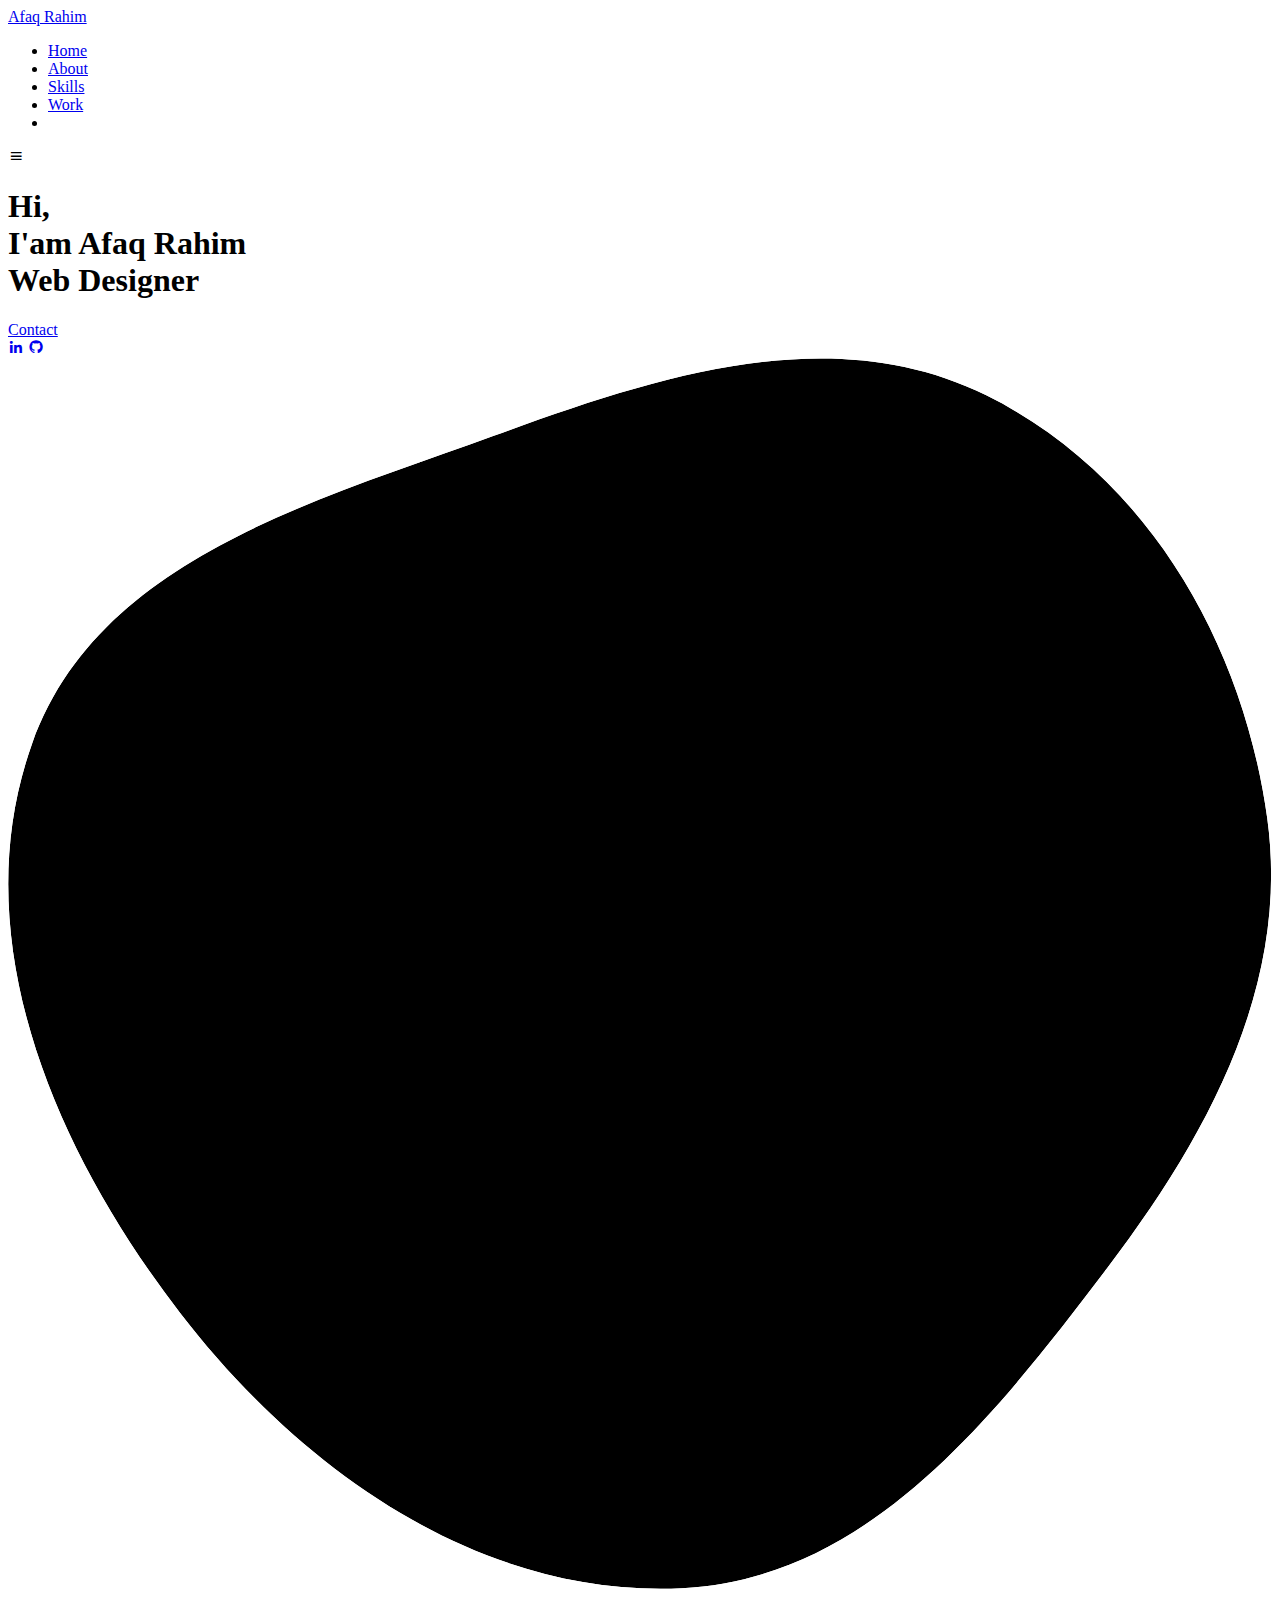
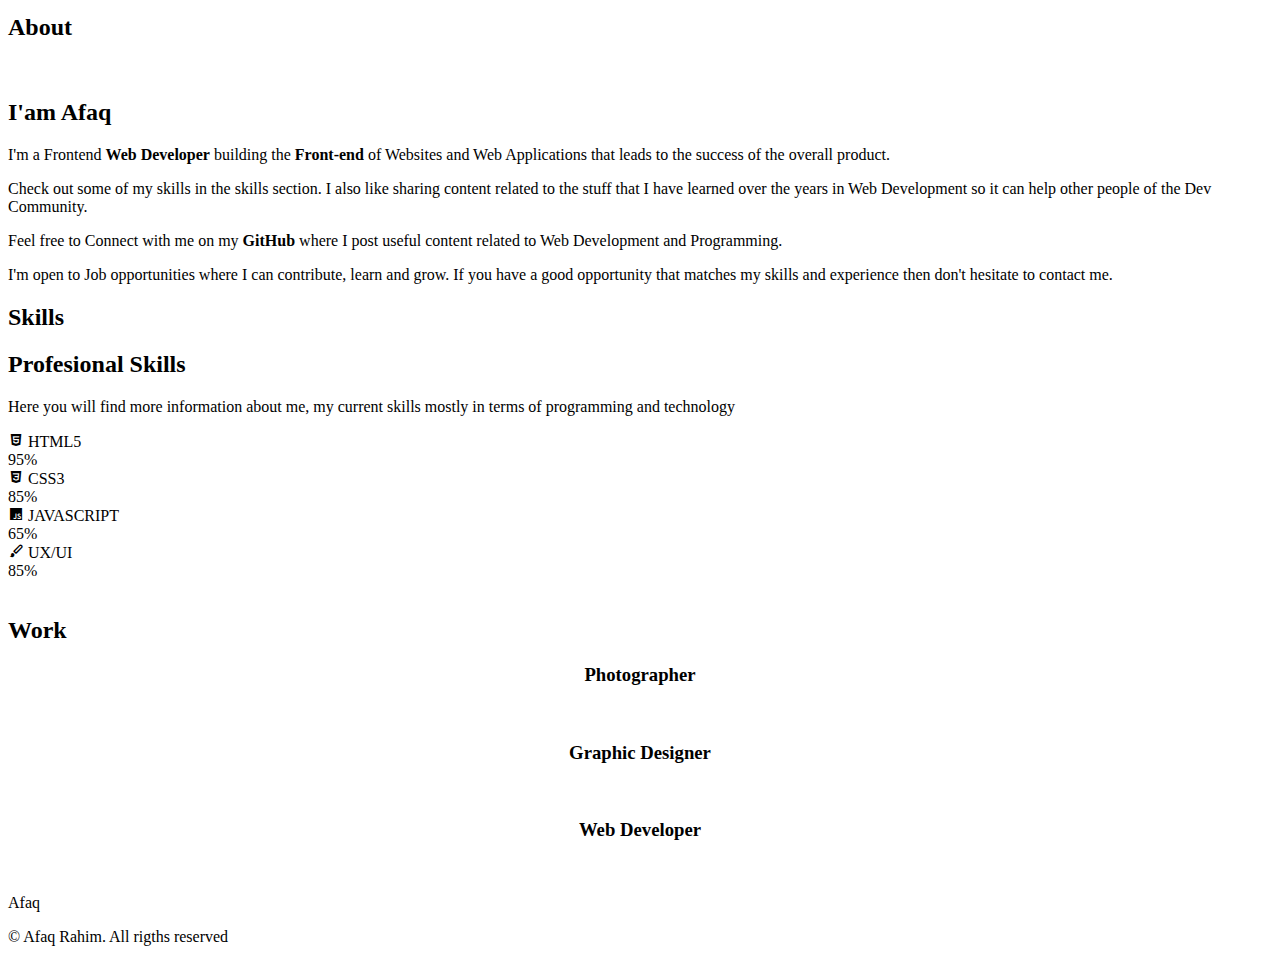
==== index.html @ 21bd766f "Add files via upload" ====
<!DOCTYPE html>
<html lang="en">
  <head>
    <meta charset="UTF-8" />
    <meta name="viewport" content="width=device-width, initial-scale=1.0" />

    <link rel="stylesheet" href="assets/css/styles.css" />
    <link rel="icon" href="/assets/img/favicon.ico" type="image/x-icon" />

    <!-- =====BOX ICONS===== -->
    <link
      href="https://cdn.jsdelivr.net/npm/boxicons@2.0.5/css/boxicons.min.css"
      rel="stylesheet"
    />

    <title>Afaq Rahim</title>
  </head>
  <body>
    <!--===== HEADER =====-->
    <header class="l-header">
      <nav class="nav bd-grid">
        <div>
          <a href="#" class="nav__logo">Afaq Rahim</a>
        </div>

        <div class="nav__menu" id="nav-menu">
          <ul class="nav__list">
            <li class="nav__item">
              <a href="#home" class="nav__link active">Home</a>
            </li>
            <li class="nav__item">
              <a href="#about" class="nav__link">About</a>
            </li>
            <li class="nav__item">
              <a href="#skills" class="nav__link">Skills</a>
            </li>
            <li class="nav__item">
              <a href="#work" class="nav__link">Work</a>
            </li>
            <li class="nav__item">
              <!-- <a href="#contact" class="nav__link">Contact</a> -->
            </li>
          </ul>
        </div>

        <div class="nav__toggle" id="nav-toggle">
          <i class="bx bx-menu"></i>
        </div>
      </nav>
    </header>

    <main class="l-main">
      <!--===== HOME =====-->
      <section class="home bd-grid" id="home">
        <div class="home__data">
          <h1 class="home__title">
            Hi,<br />I'am <span class="home__title-color">Afaq Rahim</span
            ><br />
            Web Designer
          </h1>

          <a href="https://discord.gg/qvXCkTnUFE" class="button">Contact</a>
        </div>

        <div class="home__social">
          <a
            href="https://www.linkedin.com/in/afaq-rahim-59b546232/"
            class="home__social-icon"
            ><i class="bx bxl-linkedin"></i
          ></a>

          <a
            href="https://github.com/afaqrahim/afaqrahim"
            class="home__social-icon"
            ><i class="bx bxl-github"></i
          ></a>
        </div>

        <div class="home__img">
          <svg
            class="home__blob"
            viewBox="0 0 479 467"
            xmlns="http://www.w3.org/2000/svg"
            xmlns:xlink="http://www.w3.org/1999/xlink"
          >
            <mask id="mask0" mask-type="alpha">
              <path
                d="M9.19024 145.964C34.0253 76.5814 114.865 54.7299 184.111 29.4823C245.804 6.98884 311.86 -14.9503 370.735 14.143C431.207 44.026 467.948 107.508 477.191 174.311C485.897 237.229 454.931 294.377 416.506 344.954C373.74 401.245 326.068 462.801 255.442 466.189C179.416 469.835 111.552 422.137 65.1576 361.805C17.4835 299.81 -17.1617 219.583 9.19024 145.964Z"
              />
            </mask>
            <g mask="url(#mask0)">
              <path
                d="M9.19024 145.964C34.0253 76.5814 114.865 54.7299 184.111 29.4823C245.804 6.98884 311.86 -14.9503 370.735 14.143C431.207 44.026 467.948 107.508 477.191 174.311C485.897 237.229 454.931 294.377 416.506 344.954C373.74 401.245 326.068 462.801 255.442 466.189C179.416 469.835 111.552 422.137 65.1576 361.805C17.4835 299.81 -17.1617 219.583 9.19024 145.964Z"
              />
              <image
                class="home__blob-img"
                x="50"
                y="60"
                href="assets/img/perfil.png"
              />
            </g>
          </svg>
        </div>
      </section>

      <!--===== ABOUT =====-->
      <section class="about section" id="about">
        <h2 class="section-title">About</h2>

        <div class="about__container bd-grid">
          <div class="about__img">
            <img src="assets/img/about.jpg" alt="" />
          </div>

          <div>
            <h2 class="about__subtitle">I'am Afaq</h2>
            <p class="about__text">
              I'm a Frontend <b>Web Developer</b> building the
              <b> Front-end</b> of Websites and Web Applications that leads to
              the success of the overall product.
            </p>
            <p>
              Check out some of my skills in the skills section. I also like
              sharing content related to the stuff that I have learned over the
              years in Web Development so it can help other people of the Dev
              Community.
            </p>
            <p>
              Feel free to Connect with me on my <b>GitHub</b> where I post
              useful content related to Web Development and Programming.
            </p>

            <p>
              I'm open to Job opportunities where I can contribute, learn and
              grow. If you have a good opportunity that matches my skills and
              experience then don't hesitate to contact me.
            </p>
          </div>
        </div>
      </section>

      <!--===== SKILLS =====-->
      <section class="skills section" id="skills">
        <h2 class="section-title">Skills</h2>

        <div class="skills__container bd-grid">
          <div>
            <h2 class="skills__subtitle">Profesional Skills</h2>
            <p class="skills__text">
              Here you will find more information about me, my current skills
              mostly in terms of programming and technology
            </p>
            <div class="skills__data">
              <div class="skills__names">
                <i class="bx bxl-html5 skills__icon"></i>
                <span class="skills__name">HTML5</span>
              </div>
              <div class="skills__bar skills__html"></div>
              <div>
                <span class="skills__percentage">95%</span>
              </div>
            </div>
            <div class="skills__data">
              <div class="skills__names">
                <i class="bx bxl-css3 skills__icon"></i>
                <span class="skills__name">CSS3</span>
              </div>
              <div class="skills__bar skills__css"></div>
              <div>
                <span class="skills__percentage">85%</span>
              </div>
            </div>
            <div class="skills__data">
              <div class="skills__names">
                <i class="bx bxl-javascript skills__icon"></i>
                <span class="skills__name">JAVASCRIPT</span>
              </div>
              <div class="skills__bar skills__js"></div>
              <div>
                <span class="skills__percentage">65%</span>
              </div>
            </div>
            <div class="skills__data">
              <div class="skills__names">
                <i class="bx bxs-paint skills__icon"></i>
                <span class="skills__name">UX/UI</span>
              </div>
              <div class="skills__bar skills__ux"></div>
              <div>
                <span class="skills__percentage">85%</span>
              </div>
            </div>
          </div>

          <div>
            <img src="assets/img/work3.jpg" alt="" class="skills__img" />
          </div>
        </div>
      </section>

      <!--===== WORK =====-->
      <section class="work section" id="work">
        <h2 class="section-title">Work</h2>

        <div class="work__container bd-grid">
          <div class="card1">
            <h3 style="text-align: center">Photographer</h3>
            <a href="" class="work__img">
              <img
                src="/assets/img/atul-pandey-0f3bZHXZSz8-unsplash.jpg"
                alt=""
              />
            </a>
          </div>
          <div class="card1">
            <h3 style="text-align: center">Graphic Designer</h3>
            <a href="" class="work__img">
              <img src="/assets/img/work1.jpg" alt="" />
            </a>
          </div>
          <div class="card1">
            <h3 style="text-align: center">Web Developer</h3>
            <a href="" class="work__img">
              <img src="assets/img/work4.jpg" alt="" />
            </a>
          </div>
        </div>
      </section>

      

    <!--===== FOOTER =====-->
    <footer class="footer">
      <p class="footer__title">Afaq</p>

      <p class="footer__copy">&#169; Afaq Rahim. All rigths reserved</p>
    </footer>

    <!--===== SCROLL REVEAL =====-->
    <script src="https://unpkg.com/scrollreveal"></script>

    <!--===== MAIN JS =====-->
    <script src="assets/js/main.js"></script>
  </body>
</html>
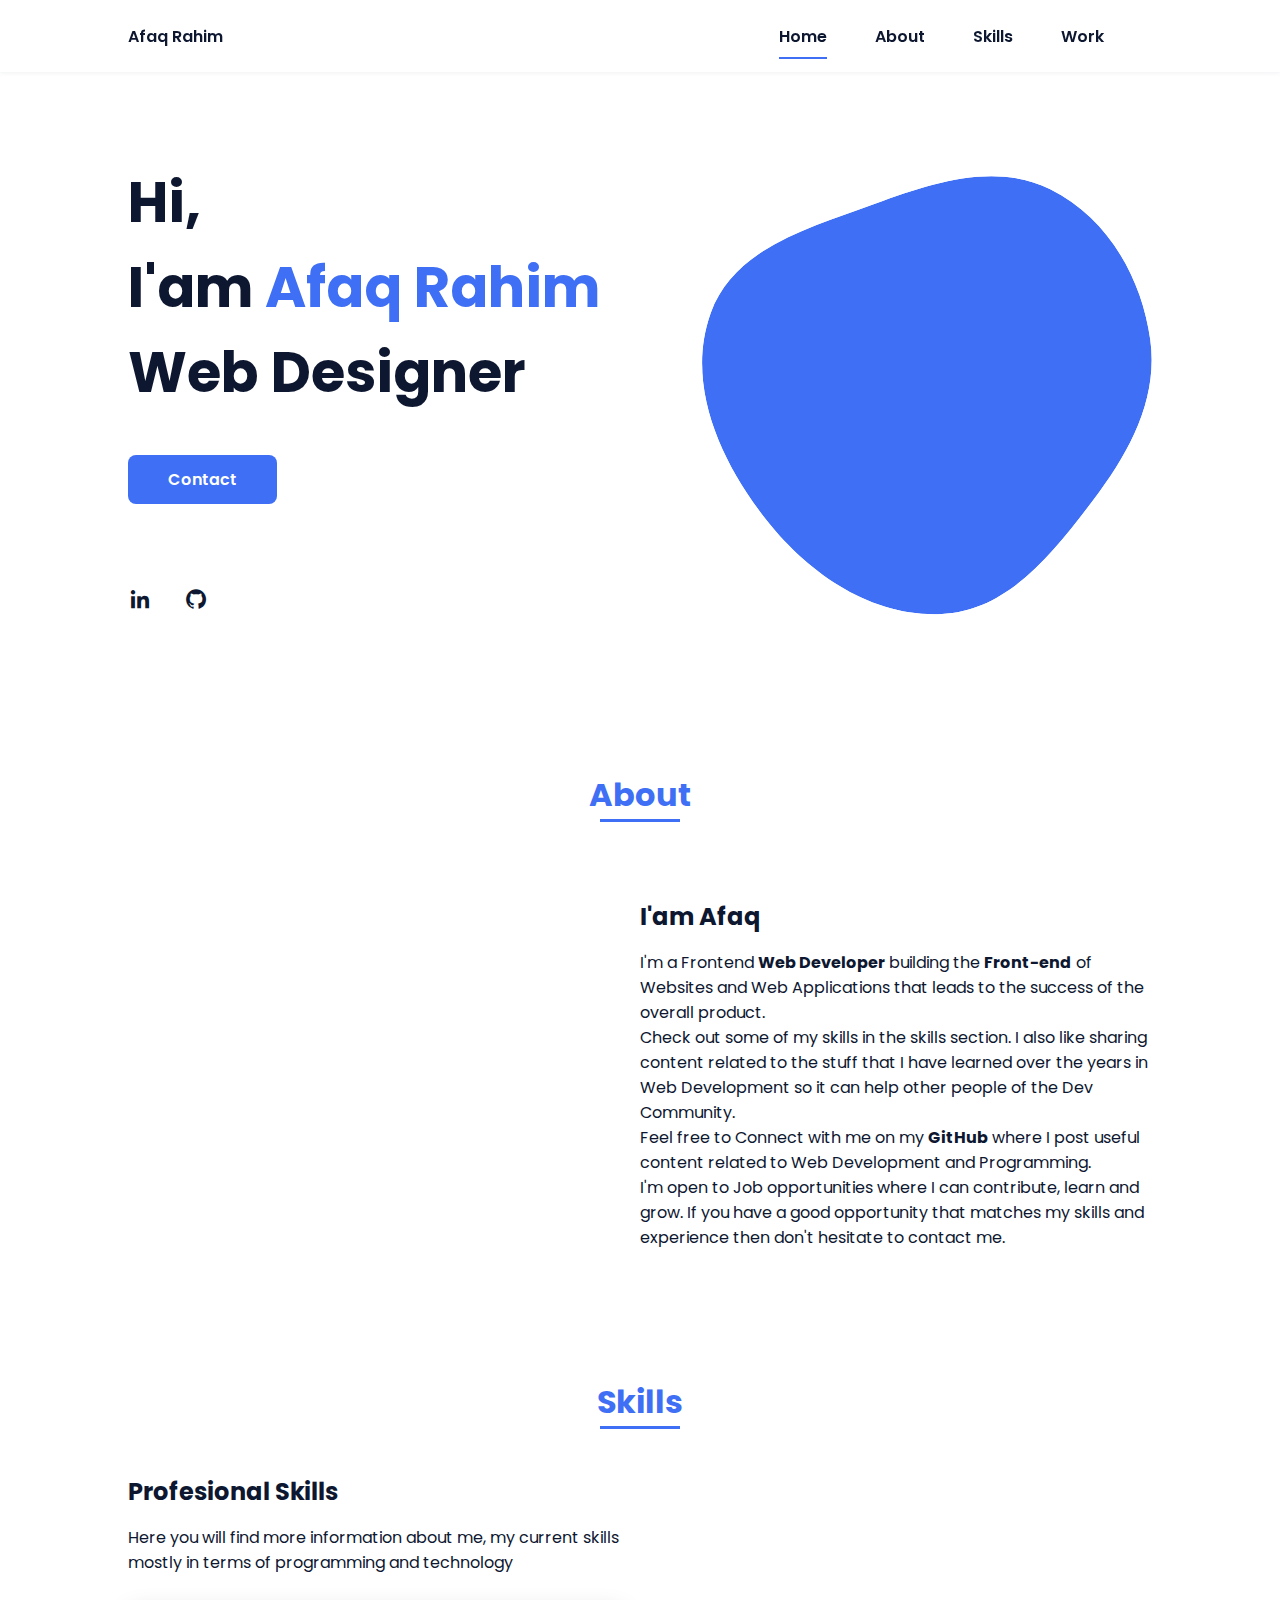
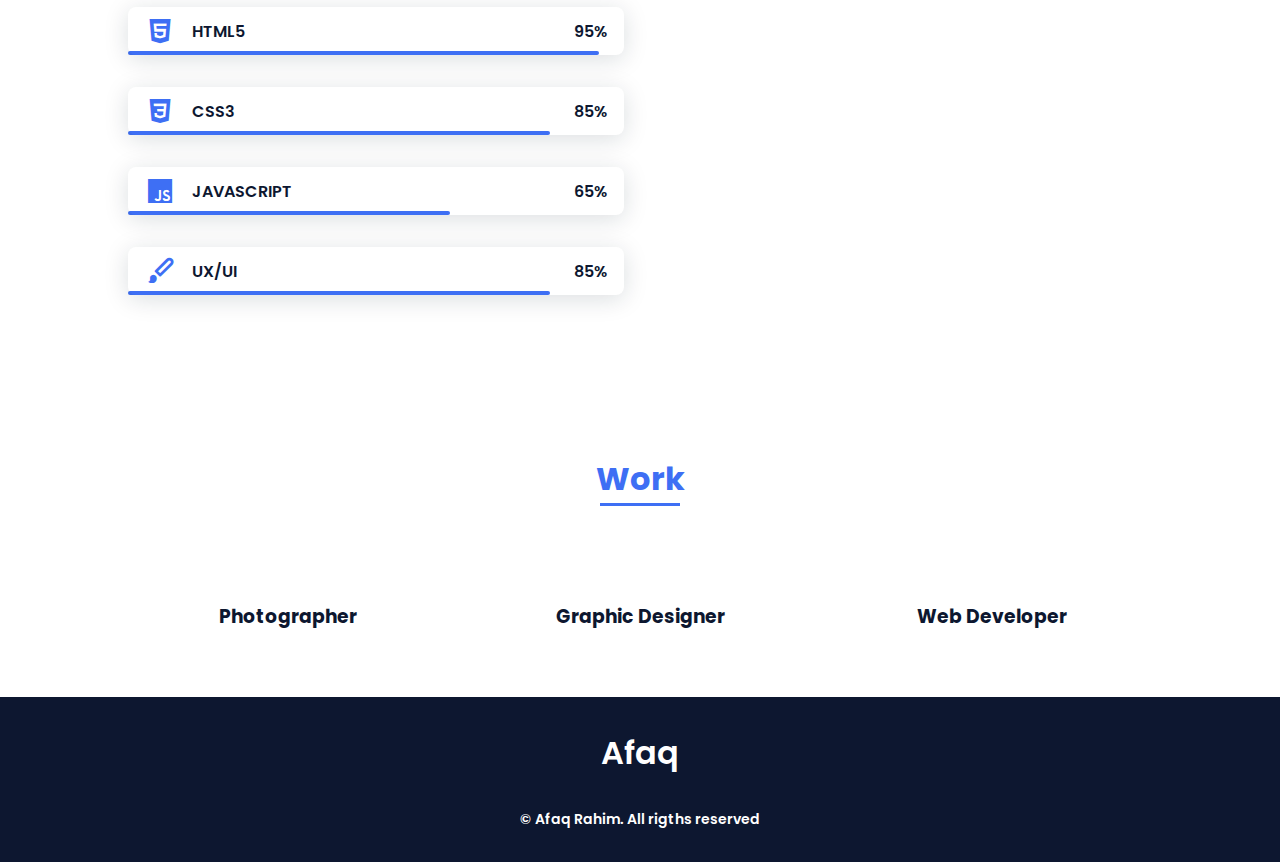
==== commit 53447635: "Update index.html" ====
--- a/index.html
+++ b/index.html
@@ -4,7 +4,7 @@
     <meta charset="UTF-8" />
     <meta name="viewport" content="width=device-width, initial-scale=1.0" />
 
-    <link rel="stylesheet" href="assets/css/styles.css" />
+    <link rel="stylesheet" href="styles.css" />
     <link rel="icon" href="/assets/img/favicon.ico" type="image/x-icon" />
 
     <!-- =====BOX ICONS===== -->
--- a/styles.css
+++ b/styles.css
@@ -0,0 +1,534 @@
+/*===== GOOGLE FONTS =====*/
+@import url("https://fonts.googleapis.com/css2?family=Poppins:wght@400;600;700&display=swap");
+/*===== VARIABLES CSS =====*/
+:root {
+  --header-height: 3rem;
+  --font-semi: 600;
+  /*===== Colores =====*/
+  /*Purple 260 - Red 355 - Blue 224 - Pink 340*/
+  /* HSL color mode */
+  --hue-color: 224;
+  --first-color: hsl(var(--hue-color), 89%, 60%);
+  --second-color: hsl(var(--hue-color), 56%, 12%);
+  /*===== Fuente y tipografia =====*/
+  --body-font: "Poppins", sans-serif;
+  --big-font-size: 2rem;
+  --h2-font-size: 1.25rem;
+  --normal-font-size: 0.938rem;
+  --smaller-font-size: 0.75rem;
+  /*===== Margenes =====*/
+  --mb-2: 1rem;
+  --mb-4: 2rem;
+  --mb-5: 2.5rem;
+  --mb-6: 3rem;
+  /*===== z index =====*/
+  --z-back: -10;
+  --z-fixed: 100;
+}
+
+@media screen and (min-width: 968px) {
+  :root {
+    --big-font-size: 3.5rem;
+    --h2-font-size: 2rem;
+    --normal-font-size: 1rem;
+    --smaller-font-size: 0.875rem;
+  }
+}
+
+/*===== BASE =====*/
+*,
+::before,
+::after {
+  box-sizing: border-box;
+}
+
+html {
+  scroll-behavior: smooth;
+}
+
+body {
+  margin: var(--header-height) 0 0 0;
+  font-family: var(--body-font);
+  font-size: var(--normal-font-size);
+  color: var(--second-color);
+}
+
+h1,
+h2,
+p {
+  margin: 0;
+}
+
+ul {
+  margin: 0;
+  padding: 0;
+  list-style: none;
+}
+
+a {
+  text-decoration: none;
+}
+
+img {
+  max-width: 100%;
+  height: auto;
+  display: block;
+}
+
+/*===== CLASS CSS ===== */
+.section-title {
+  position: relative;
+  font-size: var(--h2-font-size);
+  color: var(--first-color);
+  margin-top: var(--mb-2);
+  margin-bottom: var(--mb-4);
+  text-align: center;
+}
+
+.section-title::after {
+  position: absolute;
+  content: "";
+  width: 64px;
+  height: 0.18rem;
+  left: 0;
+  right: 0;
+  margin: auto;
+  top: 2rem;
+  background-color: var(--first-color);
+}
+
+.section {
+  padding-top: 3rem;
+  padding-bottom: 2rem;
+}
+
+/*===== LAYOUT =====*/
+.bd-grid {
+  max-width: 1024px;
+  display: grid;
+  margin-left: var(--mb-2);
+  margin-right: var(--mb-2);
+}
+
+.l-header {
+  width: 100%;
+  position: fixed;
+  top: 0;
+  left: 0;
+  z-index: var(--z-fixed);
+  background-color: #fff;
+  box-shadow: 0 1px 4px rgba(146, 161, 176, 0.15);
+}
+
+/*===== NAV =====*/
+.nav {
+  height: var(--header-height);
+  display: flex;
+  justify-content: space-between;
+  align-items: center;
+  font-weight: var(--font-semi);
+}
+
+@media screen and (max-width: 767px) {
+  .nav__menu {
+    position: fixed;
+    top: var(--header-height);
+    right: -100%;
+    width: 80%;
+    height: 100%;
+    padding: 2rem;
+    background-color: var(--second-color);
+    transition: 0.5s;
+  }
+}
+
+.nav__item {
+  margin-bottom: var(--mb-4);
+}
+
+.nav__link {
+  position: relative;
+  color: #fff;
+}
+
+.nav__link:hover {
+  position: relative;
+}
+
+.nav__link:hover::after {
+  position: absolute;
+  content: "";
+  width: 100%;
+  height: 0.18rem;
+  left: 0;
+  top: 2rem;
+  background-color: var(--first-color);
+}
+
+.nav__logo {
+  color: var(--second-color);
+}
+
+.nav__toggle {
+  color: var(--second-color);
+  font-size: 1.5rem;
+  cursor: pointer;
+}
+
+/*Active menu*/
+.active::after {
+  position: absolute;
+  content: "";
+  width: 100%;
+  height: 0.18rem;
+  left: 0;
+  top: 2rem;
+  background-color: var(--first-color);
+}
+
+/*=== Show menu ===*/
+.show {
+  right: 0;
+}
+
+/*===== HOME =====*/
+.home {
+  position: relative;
+  row-gap: 5rem;
+  padding: 4rem 0 5rem;
+}
+
+.home__data {
+  align-self: center;
+}
+
+.home__title {
+  font-size: var(--big-font-size);
+  margin-bottom: var(--mb-5);
+}
+
+.home__title-color {
+  color: var(--first-color);
+}
+
+.home__social {
+  display: flex;
+  flex-direction: column;
+}
+
+.home__social-icon {
+  width: max-content;
+  margin-bottom: var(--mb-2);
+  font-size: 1.5rem;
+  color: var(--second-color);
+}
+
+.home__social-icon:hover {
+  color: var(--first-color);
+}
+
+.home__img {
+  position: absolute;
+  right: 0;
+  bottom: 0;
+  width: 260px;
+}
+
+.home__blob {
+  fill: var(--first-color);
+}
+
+.home__blob-img {
+  width: 360px;
+}
+
+/*BUTTONS*/
+.button {
+  display: inline-block;
+  background-color: var(--first-color);
+  color: #fff;
+  padding: 0.75rem 2.5rem;
+  font-weight: var(--font-semi);
+  border-radius: 0.5rem;
+  transition: 0.3s;
+}
+
+.button:hover {
+  box-shadow: 0px 10px 36px rgba(0, 0, 0, 0.15);
+}
+
+/* ===== ABOUT =====*/
+.about__container {
+  row-gap: 2rem;
+  text-align: center;
+}
+
+.about__subtitle {
+  margin-bottom: var(--mb-2);
+}
+
+.about__img {
+  justify-self: center;
+}
+
+.about__img img {
+  width: 200px;
+  border-radius: 0.5rem;
+}
+
+/* ===== SKILLS =====*/
+.skills__container {
+  row-gap: 2rem;
+  text-align: center;
+}
+
+.skills__subtitle {
+  margin-bottom: var(--mb-2);
+}
+
+.skills__text {
+  margin-bottom: var(--mb-4);
+}
+
+.skills__data {
+  display: flex;
+  justify-content: space-between;
+  align-items: center;
+  position: relative;
+  font-weight: var(--font-semi);
+  padding: 0.5rem 1rem;
+  margin-bottom: var(--mb-4);
+  border-radius: 0.5rem;
+  box-shadow: 0px 4px 25px rgba(14, 36, 49, 0.15);
+}
+
+.skills__icon {
+  font-size: 2rem;
+  margin-right: var(--mb-2);
+  color: var(--first-color);
+}
+
+.skills__names {
+  display: flex;
+  align-items: center;
+}
+
+.skills__bar {
+  position: absolute;
+  left: 0;
+  bottom: 0;
+  background-color: var(--first-color);
+  height: 0.25rem;
+  border-radius: 0.5rem;
+  z-index: var(--z-back);
+}
+
+.skills__html {
+  width: 95%;
+}
+
+.skills__css {
+  width: 85%;
+}
+
+.skills__js {
+  width: 65%;
+}
+
+.skills__ux {
+  width: 85%;
+}
+
+.skills__img {
+  border-radius: 0.5rem;
+}
+
+/* ===== WORK =====*/
+.work__container {
+  row-gap: 2rem;
+}
+
+.card1 img {
+  box-shadow: 0px 4px 25px rgba(14, 36, 49, 0.15);
+  border-radius: 0.5rem;
+  overflow: hidden;
+}
+
+.work__img img {
+  transition: 1s;
+}
+
+.work__img img:hover {
+  transform: scale(1.1);
+}
+
+/* ===== CONTACT =====*/
+.contact__input {
+  width: 100%;
+  font-size: var(--normal-font-size);
+  font-weight: var(--font-semi);
+  padding: 1rem;
+  border-radius: 0.5rem;
+  border: 1.5px solid var(--second-color);
+  outline: none;
+  margin-bottom: var(--mb-4);
+}
+
+.contact__button {
+  display: block;
+  border: none;
+  outline: none;
+  font-size: var(--normal-font-size);
+  cursor: pointer;
+  margin-left: auto;
+}
+
+/* ===== FOOTER =====*/
+.footer {
+  background-color: var(--second-color);
+  color: #fff;
+  text-align: center;
+  font-weight: var(--font-semi);
+  padding: 2rem 0;
+}
+
+.footer__title {
+  font-size: 2rem;
+  margin-bottom: var(--mb-4);
+}
+
+.footer__social {
+  margin-bottom: var(--mb-4);
+}
+
+.footer__icon {
+  font-size: 1.5rem;
+  color: #fff;
+  margin: 0 var(--mb-2);
+}
+
+.footer__copy {
+  font-size: var(--smaller-font-size);
+}
+
+/* ===== MEDIA QUERIES=====*/
+@media screen and (max-width: 320px) {
+  .home {
+    row-gap: 2rem;
+  }
+  .home__img {
+    width: 200px;
+  }
+}
+
+@media screen and (min-width: 576px) {
+  .home {
+    padding: 4rem 0 2rem;
+  }
+  .home__social {
+    padding-top: 0;
+    padding-bottom: 2.5rem;
+    flex-direction: row;
+    align-self: flex-end;
+  }
+  .home__social-icon {
+    margin-bottom: 0;
+    margin-right: var(--mb-4);
+  }
+  .home__img {
+    width: 300px;
+    bottom: 25%;
+  }
+  .about__container {
+    grid-template-columns: repeat(2, 1fr);
+    align-items: center;
+    text-align: initial;
+  }
+  .skills__container {
+    grid-template-columns: 0.7fr;
+    justify-content: center;
+    column-gap: 1rem;
+  }
+  .work__container {
+    grid-template-columns: repeat(2, 1fr);
+    column-gap: 2rem;
+    padding-top: 2rem;
+  }
+  .contact__form {
+    width: 360px;
+    padding-top: 2rem;
+  }
+  .contact__container {
+    justify-items: center;
+  }
+}
+
+@media screen and (min-width: 768px) {
+  body {
+    margin: 0;
+  }
+  .section {
+    padding-top: 4rem;
+    padding-bottom: 3rem;
+  }
+  .section-title {
+    margin-bottom: var(--mb-6);
+  }
+  .section-title::after {
+    width: 80px;
+    top: 3rem;
+  }
+  .nav {
+    height: calc(var(--header-height) + 1.5rem);
+  }
+  .nav__list {
+    display: flex;
+    padding-top: 0;
+  }
+  .nav__item {
+    margin-left: var(--mb-6);
+    margin-bottom: 0;
+  }
+  .nav__toggle {
+    display: none;
+  }
+  .nav__link {
+    color: var(--second-color);
+  }
+  .home {
+    padding: 8rem 0 2rem;
+  }
+  .home__img {
+    width: 400px;
+    bottom: 10%;
+  }
+  .about__container {
+    padding-top: 2rem;
+  }
+  .about__img img {
+    width: 300px;
+  }
+  .skills__container {
+    grid-template-columns: repeat(2, 1fr);
+    column-gap: 2rem;
+    align-items: center;
+    text-align: initial;
+  }
+  .work__container {
+    grid-template-columns: repeat(3, 1fr);
+    column-gap: 2rem;
+  }
+}
+
+@media screen and (min-width: 992px) {
+  .bd-grid {
+    margin-left: auto;
+    margin-right: auto;
+  }
+  .home {
+    padding: 10rem 0 2rem;
+  }
+  .home__img {
+    width: 450px;
+  }
+}
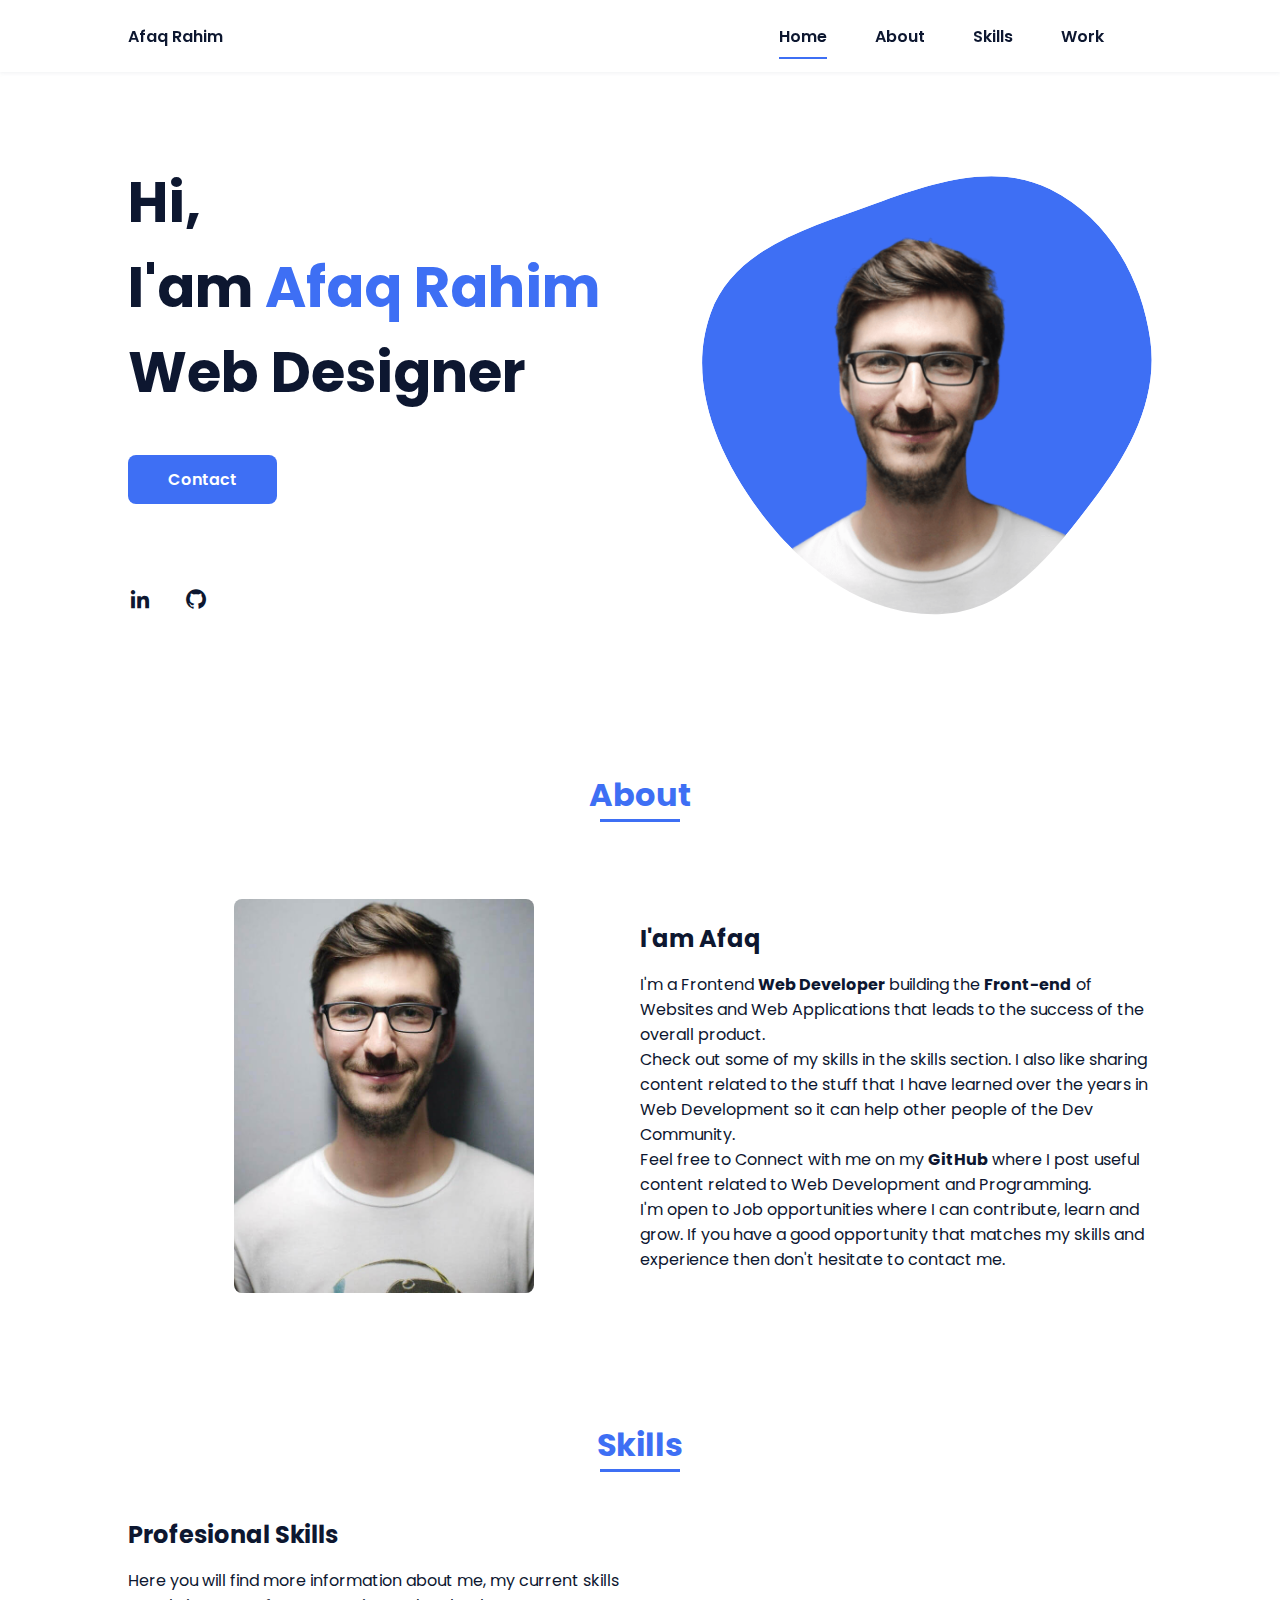
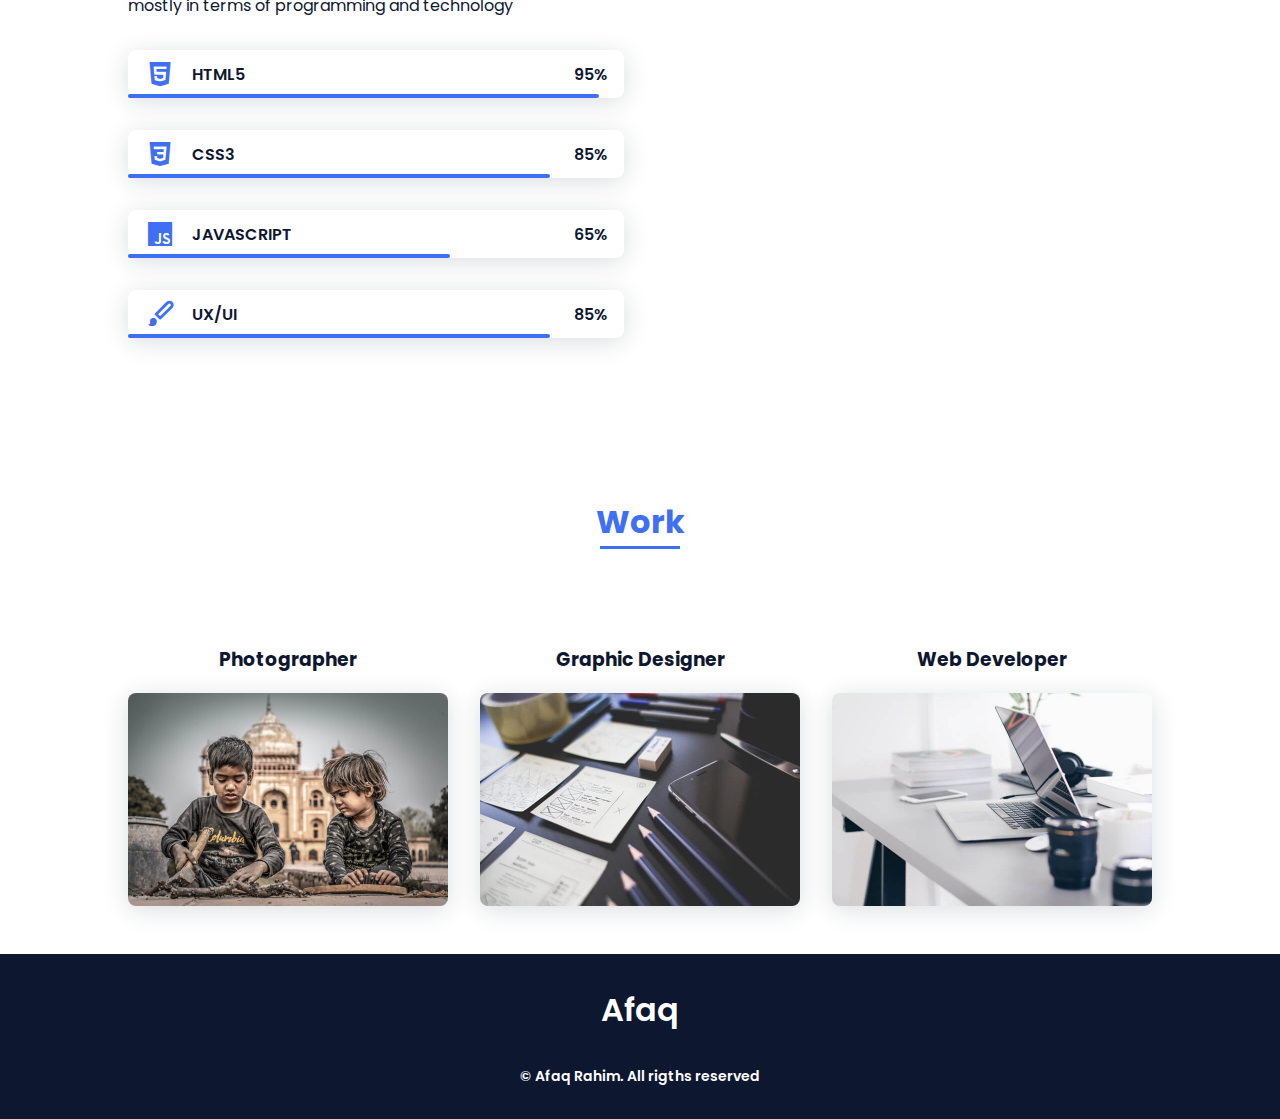
==== commit b5f36eb9: "Update index.html" ====
--- a/index.html
+++ b/index.html
@@ -5,7 +5,7 @@
     <meta name="viewport" content="width=device-width, initial-scale=1.0" />
 
     <link rel="stylesheet" href="styles.css" />
-    <link rel="icon" href="/assets/img/favicon.ico" type="image/x-icon" />
+    <link rel="icon" href="favicon.ico" type="image/x-icon" />
 
     <!-- =====BOX ICONS===== -->
     <link
@@ -96,7 +96,7 @@
                 class="home__blob-img"
                 x="50"
                 y="60"
-                href="assets/img/perfil.png"
+                href="perfil.png"
               />
             </g>
           </svg>
@@ -109,7 +109,7 @@
 
         <div class="about__container bd-grid">
           <div class="about__img">
-            <img src="assets/img/about.jpg" alt="" />
+            <img src="about.jpg" alt="" />
           </div>
 
           <div>
@@ -207,7 +207,7 @@
             <h3 style="text-align: center">Photographer</h3>
             <a href="" class="work__img">
               <img
-                src="/assets/img/atul-pandey-0f3bZHXZSz8-unsplash.jpg"
+                src="atul-pandey-0f3bZHXZSz8-unsplash.jpg"
                 alt=""
               />
             </a>
@@ -215,13 +215,13 @@
           <div class="card1">
             <h3 style="text-align: center">Graphic Designer</h3>
             <a href="" class="work__img">
-              <img src="/assets/img/work1.jpg" alt="" />
+              <img src="work1.jpg" alt="" />
             </a>
           </div>
           <div class="card1">
             <h3 style="text-align: center">Web Developer</h3>
             <a href="" class="work__img">
-              <img src="assets/img/work4.jpg" alt="" />
+              <img src="work4.jpg" alt="" />
             </a>
           </div>
         </div>
